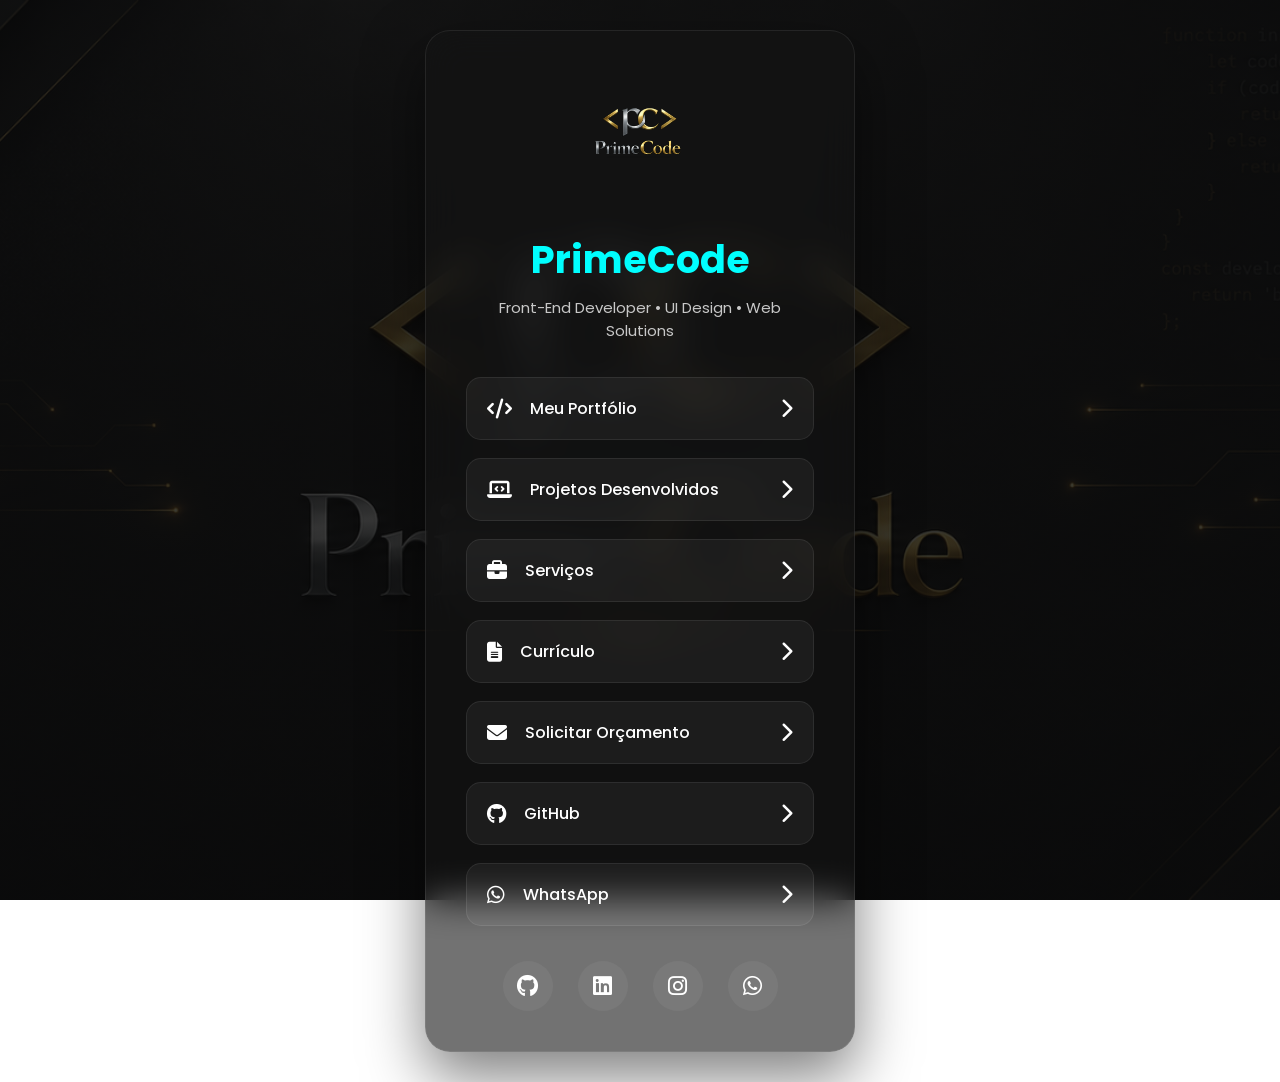
==== index.html @ 15236454 "meu portfolio" ====
<!DOCTYPE html>
<html lang="pt-BR">

<head>

<meta charset="UTF-8">
<meta name="viewport" content="width=device-width, initial-scale=1.0">

<title>PrimeCode | Desenvolvedor Front-End</title>

<link rel="stylesheet" href="style.css">

<link rel="preconnect" href="https://fonts.googleapis.com">
<link rel="preconnect" href="https://fonts.gstatic.com">

<link href="https://fonts.googleapis.com/css2?family=Poppins:wght@300;400;500;600;700&display=swap" rel="stylesheet">

<link rel="stylesheet"
href="https://cdnjs.cloudflare.com/ajax/libs/font-awesome/6.5.2/css/all.min.css">

</head>

<body>

<div class="container">

<img src="img/logo.png" class="logo">

<h1>PrimeCode</h1>

<p>Front-End Developer • UI Design • Web Solutions</p>

<div class="links">

<a href="portifolio.html" class="card">

<i class="fa-solid fa-code"></i>

<span>Meu Portfólio</span>

<i class="fa-solid fa-chevron-right seta"></i>

</a>

<a href="projetos.desenvolvidos.html" class="card">

<i class="fa-solid fa-laptop-code"></i>

<span>Projetos Desenvolvidos</span>

<i class="fa-solid fa-chevron-right seta"></i>

</a>

<a href="serviços.html" class="card">

<i class="fa-solid fa-briefcase"></i>

<span>Serviços</span>

<i class="fa-solid fa-chevron-right seta"></i>

</a>

<a href="curriculo.html" class="card">

<i class="fa-solid fa-file-lines"></i>

<span>Currículo</span>

<i class="fa-solid fa-chevron-right seta"></i>

</a>

<a href="orcamento.html" class="card">

<i class="fa-solid fa-envelope"></i>

<span>Solicitar Orçamento</span>

<i class="fa-solid fa-chevron-right seta"></i>

</a>

<a href="https://github.com/?locale=pt-br" class="card">

<i class="fa-brands fa-github"></i>

<span>GitHub</span>

<i class="fa-solid fa-chevron-right seta"></i>

</a>

<a href="https://wa.me/5585999991234?text=Olá,%20gostaria%20de%20solicitar%20um%20orçamento." class="card">

<i class="fa-brands fa-whatsapp"></i>

<span>WhatsApp</span>

<i class="fa-solid fa-chevron-right seta"></i>

</a>

</div>

<div class="social">

<a href="#"><i class="fab fa-github"></i></a>

<a href="#"><i class="fab fa-linkedin"></i></a>

<a href="#"><i class="fab fa-instagram"></i></a>

<a href="https://wa.me/5585999991234?text=Olá,%20gostaria%20de%20solicitar%20um%20orçamento."><i class="fa-brands fa-whatsapp"></i></a>

</div>

</div>

<script src="script.js"></script>

</body>
</html>
---- style.css ----
*{
margin:0;
padding:0;
box-sizing:border-box;
font-family:Poppins,sans-serif;
}

body{

background:
linear-gradient(rgba(10,10,10,.80),rgba(10,10,10,.80)),
url(img/bg.png);

background-size:cover;
background-position:center;
background-attachment:fixed;

display:flex;
justify-content:center;
align-items:center;

min-height:100vh;
padding:30px;

}

.container{

width:430px;
max-width:100%;

background:rgba(20,20,20,.60);

backdrop-filter:blur(18px);

border:1px solid rgba(255,255,255,.08);

padding:40px;

border-radius:25px;

text-align:center;

box-shadow:0 25px 60px rgba(0,0,0,.5);

animation:fade .8s;

}

.logo{

width:200px;
margin-bottom:20px;

}

h1{

color:aqua;
font-size:38px;

}

p{

margin-top:8px;
margin-bottom:35px;

color:#c8c8c8;

font-size:15px;

}

.links{

display:flex;
flex-direction:column;
gap:18px;

}

.card{

display:flex;
align-items:center;
justify-content:space-between;

text-decoration:none;

padding:18px 20px;

border-radius:15px;

background:rgba(255,255,255,.05);

border:1px solid rgba(255,255,255,.08);

color:#fff;

transition:.35s;

}

.card:hover{

background:chartreuse;

color:#111;

transform:translateY(-5px);

}

.card span{

flex:1;
text-align:left;

margin-left:18px;

font-weight:500;

}

.card i{

font-size:20px;

}

.seta{

font-size:16px;

}

.social{

margin-top:35px;

display:flex;
justify-content:center;
gap:25px;

}

.social a{

width:50px;
height:50px;

border-radius:50%;

display:flex;
justify-content:center;
align-items:center;

text-decoration:none;

background:rgba(255,255,255,.05);

color:#fff;

font-size:22px;

transition:.3s;

}

.social a:hover{

background:chartreuse;

color:#111;

transform:translateY(-5px);

}

@keyframes fade{

from{

opacity:0;
transform:translateY(40px);

}

to{

opacity:1;
transform:translateY(0);

}

}

@media(max-width:500px){

.container{

padding:30px 22px;

}

h1{

font-size:30px;

}

}
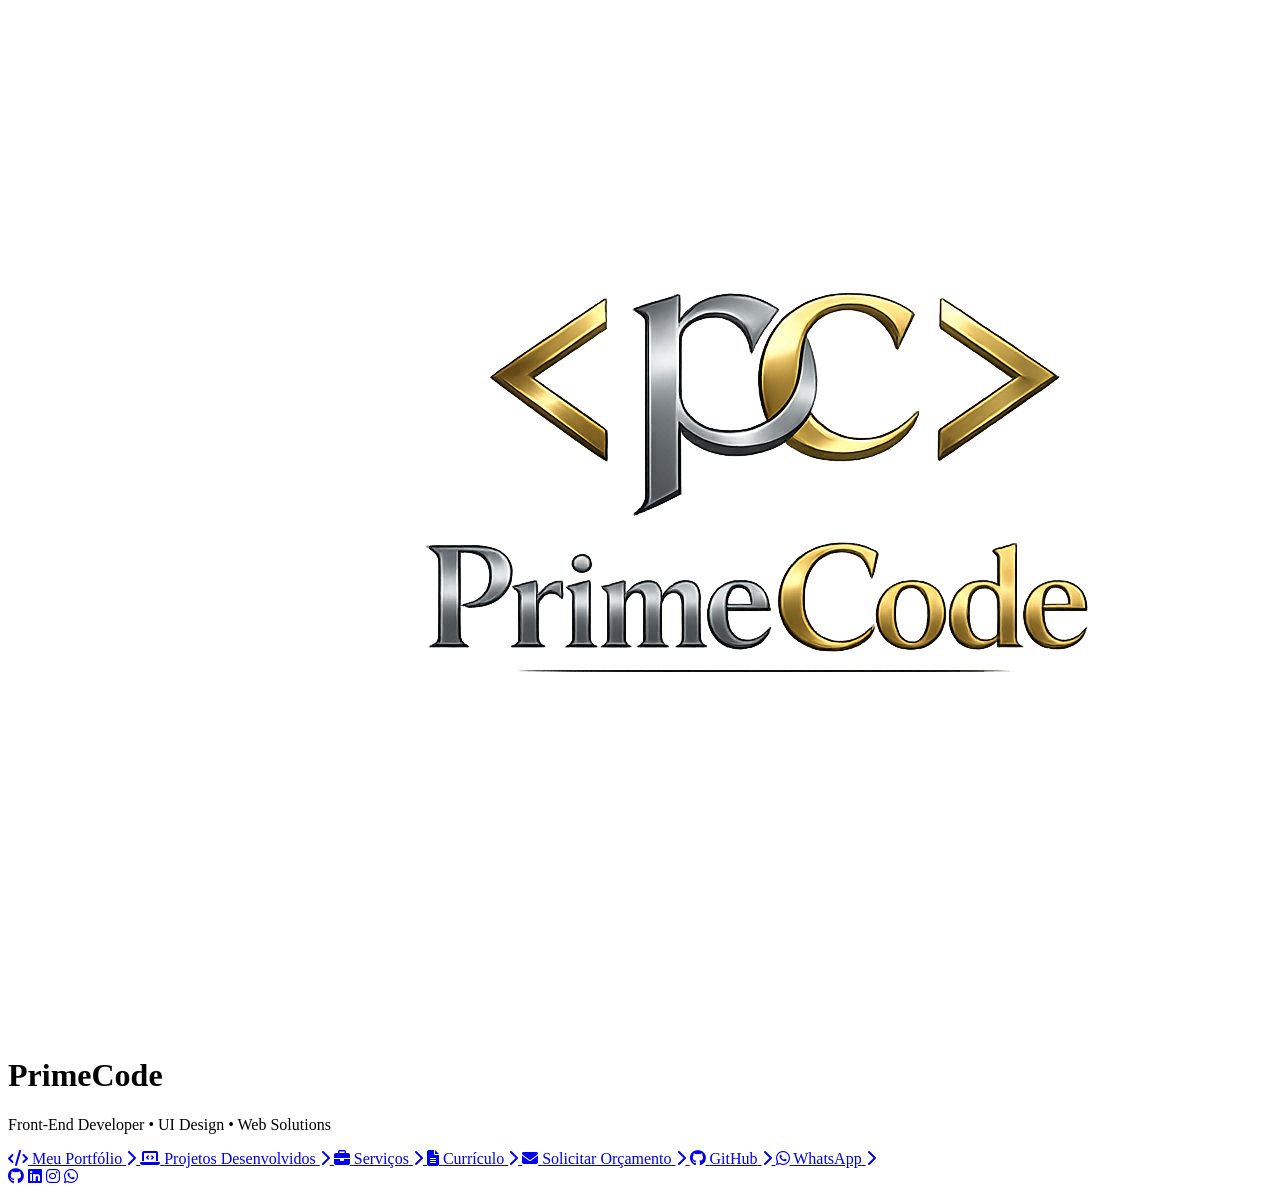
==== commit 08c5140a: "Ajustando" ====
--- a/index.html
+++ b/index.html
@@ -8,7 +8,7 @@
 
 <title>PrimeCode | Desenvolvedor Front-End</title>
 
-<link rel="stylesheet" href="style.css">
+<link rel="stylesheet" href="./css/style.css">
 
 <link rel="preconnect" href="https://fonts.googleapis.com">
 <link rel="preconnect" href="https://fonts.gstatic.com">
@@ -118,7 +118,7 @@
 
 </div>
 
-<script src="script.js"></script>
+<script src="./js/script.js"></script>
 
 </body>
 </html>
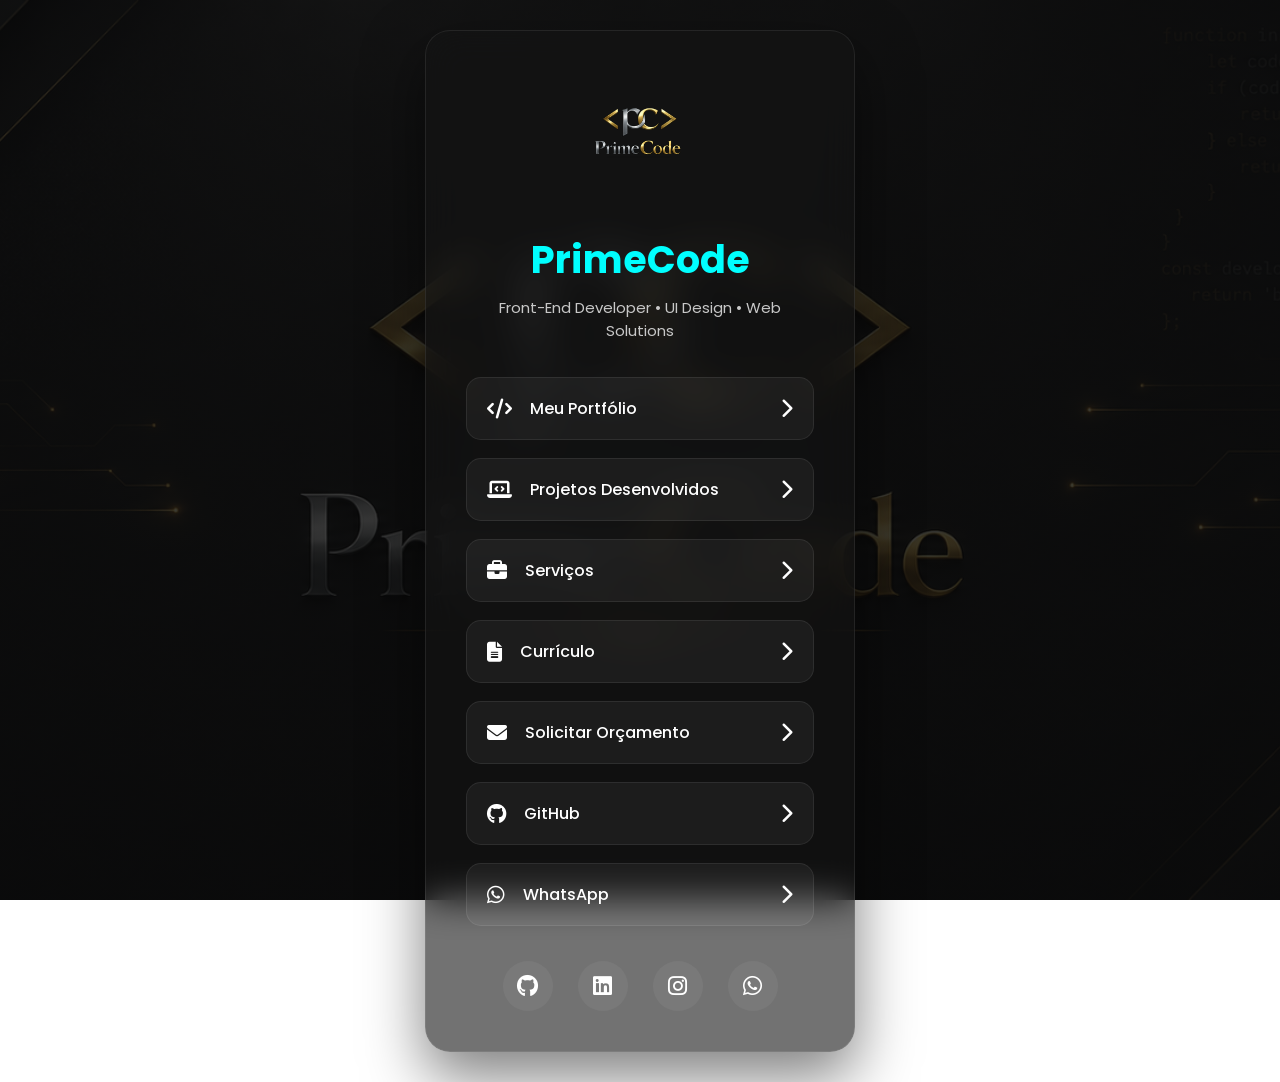
==== commit 13dea665: "ajustes do html" ====
--- a/index.html
+++ b/index.html
@@ -8,7 +8,7 @@
 
 <title>PrimeCode | Desenvolvedor Front-End</title>
 
-<link rel="stylesheet" href="./css/style.css">
+<link rel="stylesheet" href="style.css">
 
 <link rel="preconnect" href="https://fonts.googleapis.com">
 <link rel="preconnect" href="https://fonts.gstatic.com">
@@ -118,7 +118,7 @@
 
 </div>
 
-<script src="./js/script.js"></script>
+<script src="script.js"></script>
 
 </body>
 </html>
--- a/style.css
+++ b/style.css
@@ -0,0 +1,213 @@
+*{
+margin:0;
+padding:0;
+box-sizing:border-box;
+font-family:Poppins,sans-serif;
+}
+
+body{
+
+background:
+linear-gradient(rgba(10,10,10,.80),rgba(10,10,10,.80)),
+url(img/bg.png);
+
+background-size:cover;
+background-position:center;
+background-attachment:fixed;
+
+display:flex;
+justify-content:center;
+align-items:center;
+
+min-height:100vh;
+padding:30px;
+
+}
+
+.container{
+
+width:430px;
+max-width:100%;
+
+background:rgba(20,20,20,.60);
+
+backdrop-filter:blur(18px);
+
+border:1px solid rgba(255,255,255,.08);
+
+padding:40px;
+
+border-radius:25px;
+
+text-align:center;
+
+box-shadow:0 25px 60px rgba(0,0,0,.5);
+
+animation:fade .8s;
+
+}
+
+.logo{
+
+width:200px;
+margin-bottom:20px;
+
+}
+
+h1{
+
+color:aqua;
+font-size:38px;
+
+}
+
+p{
+
+margin-top:8px;
+margin-bottom:35px;
+
+color:#c8c8c8;
+
+font-size:15px;
+
+}
+
+.links{
+
+display:flex;
+flex-direction:column;
+gap:18px;
+
+}
+
+.card{
+
+display:flex;
+align-items:center;
+justify-content:space-between;
+
+text-decoration:none;
+
+padding:18px 20px;
+
+border-radius:15px;
+
+background:rgba(255,255,255,.05);
+
+border:1px solid rgba(255,255,255,.08);
+
+color:#fff;
+
+transition:.35s;
+
+}
+
+.card:hover{
+
+background:chartreuse;
+
+color:#111;
+
+transform:translateY(-5px);
+
+}
+
+.card span{
+
+flex:1;
+text-align:left;
+
+margin-left:18px;
+
+font-weight:500;
+
+}
+
+.card i{
+
+font-size:20px;
+
+}
+
+.seta{
+
+font-size:16px;
+
+}
+
+.social{
+
+margin-top:35px;
+
+display:flex;
+justify-content:center;
+gap:25px;
+
+}
+
+.social a{
+
+width:50px;
+height:50px;
+
+border-radius:50%;
+
+display:flex;
+justify-content:center;
+align-items:center;
+
+text-decoration:none;
+
+background:rgba(255,255,255,.05);
+
+color:#fff;
+
+font-size:22px;
+
+transition:.3s;
+
+}
+
+.social a:hover{
+
+background:chartreuse;
+
+color:#111;
+
+transform:translateY(-5px);
+
+}
+
+@keyframes fade{
+
+from{
+
+opacity:0;
+transform:translateY(40px);
+
+}
+
+to{
+
+opacity:1;
+transform:translateY(0);
+
+}
+
+}
+
+@media(max-width:500px){
+
+.container{
+
+padding:30px 22px;
+
+}
+
+h1{
+
+font-size:30px;
+
+}
+
+}
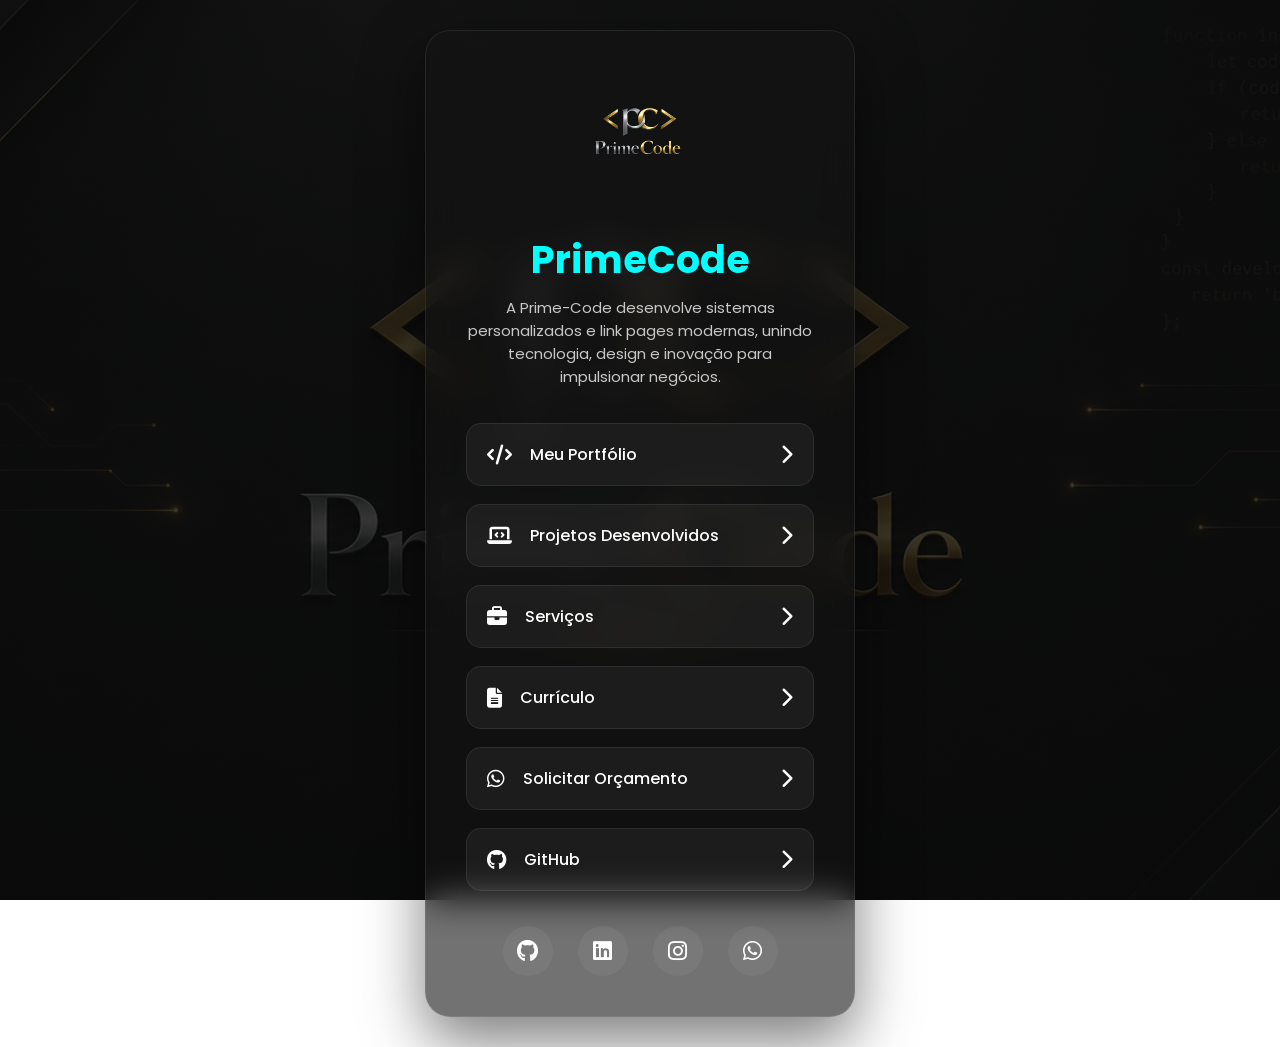
==== commit c4740866: "meu portifolio" ====
--- a/index.html
+++ b/index.html
@@ -27,8 +27,7 @@
 <img src="img/logo.png" class="logo">
 
 <h1>PrimeCode</h1>
-
-<p>Front-End Developer • UI Design • Web Solutions</p>
+<p>A Prime-Code desenvolve sistemas personalizados e link pages modernas, unindo tecnologia, design e inovação para impulsionar negócios.</p>
 
 <div class="links">
 
@@ -72,9 +71,9 @@
 
 </a>
 
-<a href="orcamento.html" class="card">
+<a href="https://wa.me/5585999991234?text=Olá,%20gostaria%20de%20solicitar%20um%20orçamento." class="card">
 
-<i class="fa-solid fa-envelope"></i>
+<i class="fa-brands fa-whatsapp"></i>
 
 <span>Solicitar Orçamento</span>
 
@@ -87,16 +86,6 @@
 <i class="fa-brands fa-github"></i>
 
 <span>GitHub</span>
-
-<i class="fa-solid fa-chevron-right seta"></i>
-
-</a>
-
-<a href="https://wa.me/5585999991234?text=Olá,%20gostaria%20de%20solicitar%20um%20orçamento." class="card">
-
-<i class="fa-brands fa-whatsapp"></i>
-
-<span>WhatsApp</span>
 
 <i class="fa-solid fa-chevron-right seta"></i>
 
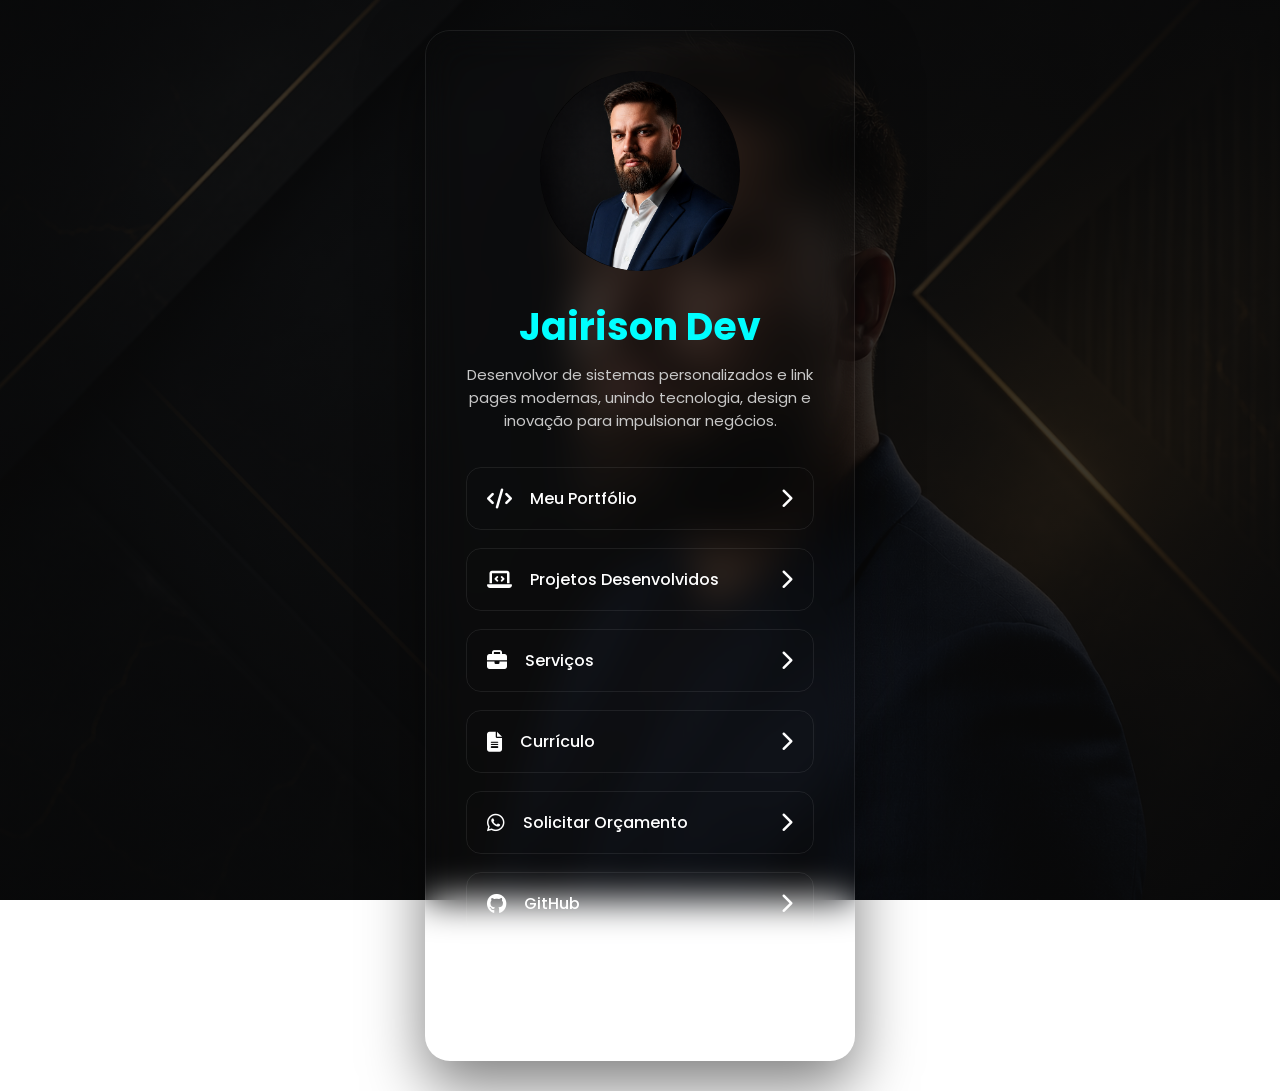
==== commit e5e1f4cd: "atualizando informações" ====
--- a/index.html
+++ b/index.html
@@ -24,10 +24,10 @@
 
 <div class="container">
 
-<img src="img/logo.png" class="logo">
+<img src="img/foto-1.png" class="logo">
 
-<h1>PrimeCode</h1>
-<p>A Prime-Code desenvolve sistemas personalizados e link pages modernas, unindo tecnologia, design e inovação para impulsionar negócios.</p>
+<h1>Jairison Dev</h1>
+<p>Desenvolvor de sistemas personalizados e link pages modernas, unindo tecnologia, design e inovação para impulsionar negócios.</p>
 
 <div class="links">
 
--- a/style.css
+++ b/style.css
@@ -9,27 +9,21 @@
 
 background:
 linear-gradient(rgba(10,10,10,.80),rgba(10,10,10,.80)),
-url(img/bg.png);
-
+url(img/bg-1.png);
 background-size:cover;
 background-position:center;
 background-attachment:fixed;
-
 display:flex;
 justify-content:center;
 align-items:center;
-
 min-height:100vh;
 padding:30px;
-
 }
 
 .container{
-
 width:430px;
 max-width:100%;
-
-background:rgba(20,20,20,.60);
+background:transparent;
 
 backdrop-filter:blur(18px);
 
@@ -51,6 +45,7 @@
 
 width:200px;
 margin-bottom:20px;
+border-radius: 50%;
 
 }
 
@@ -85,60 +80,42 @@
 display:flex;
 align-items:center;
 justify-content:space-between;
-
 text-decoration:none;
-
 padding:18px 20px;
-
 border-radius:15px;
-
-background:rgba(255,255,255,.05);
+background:transparent;
 
 border:1px solid rgba(255,255,255,.08);
+color:#fff;
+transition:.35s;
 
-color:#fff;
-
-transition:.35s;
 
 }
 
 .card:hover{
-
 background:chartreuse;
-
 color:#111;
-
 transform:translateY(-5px);
 
 }
 
 .card span{
-
 flex:1;
 text-align:left;
-
 margin-left:18px;
-
 font-weight:500;
-
 }
 
 .card i{
-
 font-size:20px;
-
 }
 
 .seta{
-
 font-size:16px;
-
 }
 
 .social{
-
 margin-top:35px;
-
 display:flex;
 justify-content:center;
 gap:25px;
@@ -146,68 +123,47 @@
 }
 
 .social a{
-
 width:50px;
 height:50px;
-
 border-radius:50%;
-
 display:flex;
 justify-content:center;
 align-items:center;
-
 text-decoration:none;
-
 background:rgba(255,255,255,.05);
-
 color:#fff;
-
 font-size:22px;
-
 transition:.3s;
 
 }
 
 .social a:hover{
-
 background:chartreuse;
-
 color:#111;
-
 transform:translateY(-5px);
-
 }
 
 @keyframes fade{
 
 from{
-
 opacity:0;
 transform:translateY(40px);
-
 }
 
 to{
-
 opacity:1;
 transform:translateY(0);
-
 }
 
 }
-
 @media(max-width:500px){
 
 .container{
-
 padding:30px 22px;
-
 }
 
 h1{
-
 font-size:30px;
-
 }
 
 }
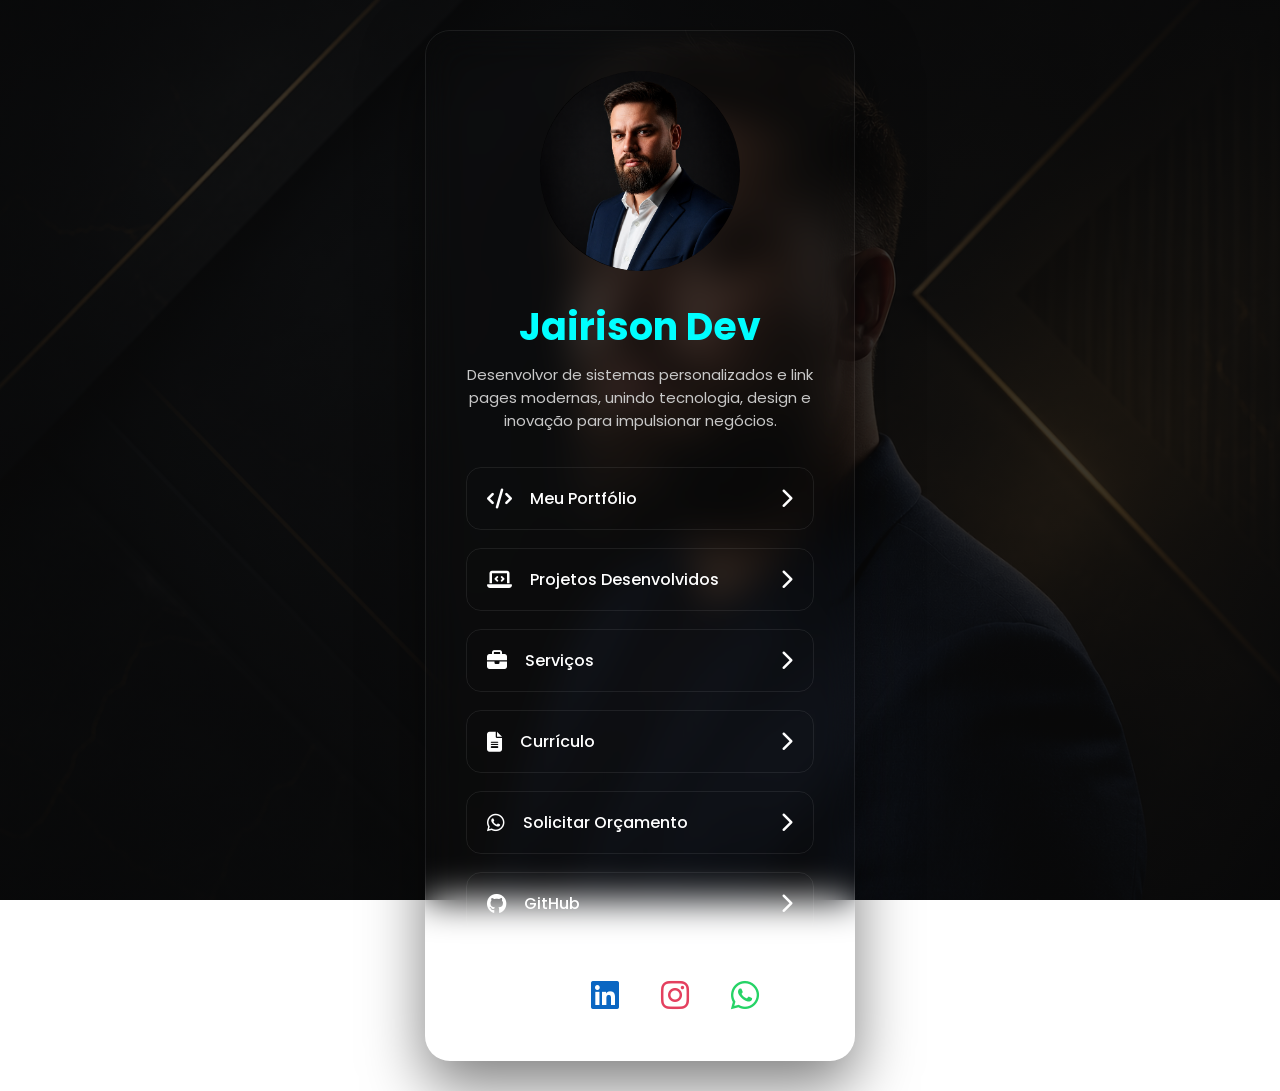
==== commit 85ea1012: "ajuste em orçamentos" ====
--- a/index.html
+++ b/index.html
@@ -71,7 +71,7 @@
 
 </a>
 
-<a href="https://wa.me/5585999991234?text=Olá,%20gostaria%20de%20solicitar%20um%20orçamento." class="card">
+<a href="orcamento.html" class="card">
 
 <i class="fa-brands fa-whatsapp"></i>
 
--- a/style.css
+++ b/style.css
@@ -12,6 +12,7 @@
 url(img/bg-1.png);
 background-size:cover;
 background-position:center;
+background-repeat: no-repeat;
 background-attachment:fixed;
 display:flex;
 justify-content:center;
@@ -93,7 +94,7 @@
 }
 
 .card:hover{
-background:chartreuse;
+background:cornflowerblue;
 color:#111;
 transform:translateY(-5px);
 
@@ -137,8 +138,44 @@
 
 }
 
+.social{
+    display: flex;
+    gap: 20px;
+}
+
+.social a{
+    text-decoration: none;
+    font-size: 32px;
+    transition: 0.3s;
+}
+
+/* GitHub */
+.social .fa-github{
+    color: #ffffff; /* Branco */
+}
+
+/* LinkedIn */
+.social .fa-linkedin{
+    color: #0A66C2;
+}
+
+/* Instagram */
+.social .fa-instagram{
+    color: #E4405F;
+}
+
+/* WhatsApp */
+.social .fa-whatsapp{
+    color: #25D366;
+}
+
+/* Efeito ao passar o mouse */
 .social a:hover{
-background:chartreuse;
+    transform: scale(1.15);
+    opacity: 0.8;
+}
+
+.social a:hover{
 color:#111;
 transform:translateY(-5px);
 }
@@ -156,7 +193,8 @@
 }
 
 }
-@media(max-width:500px){
+
+@media (max-width: 768px){
 
 .container{
 padding:30px 22px;
